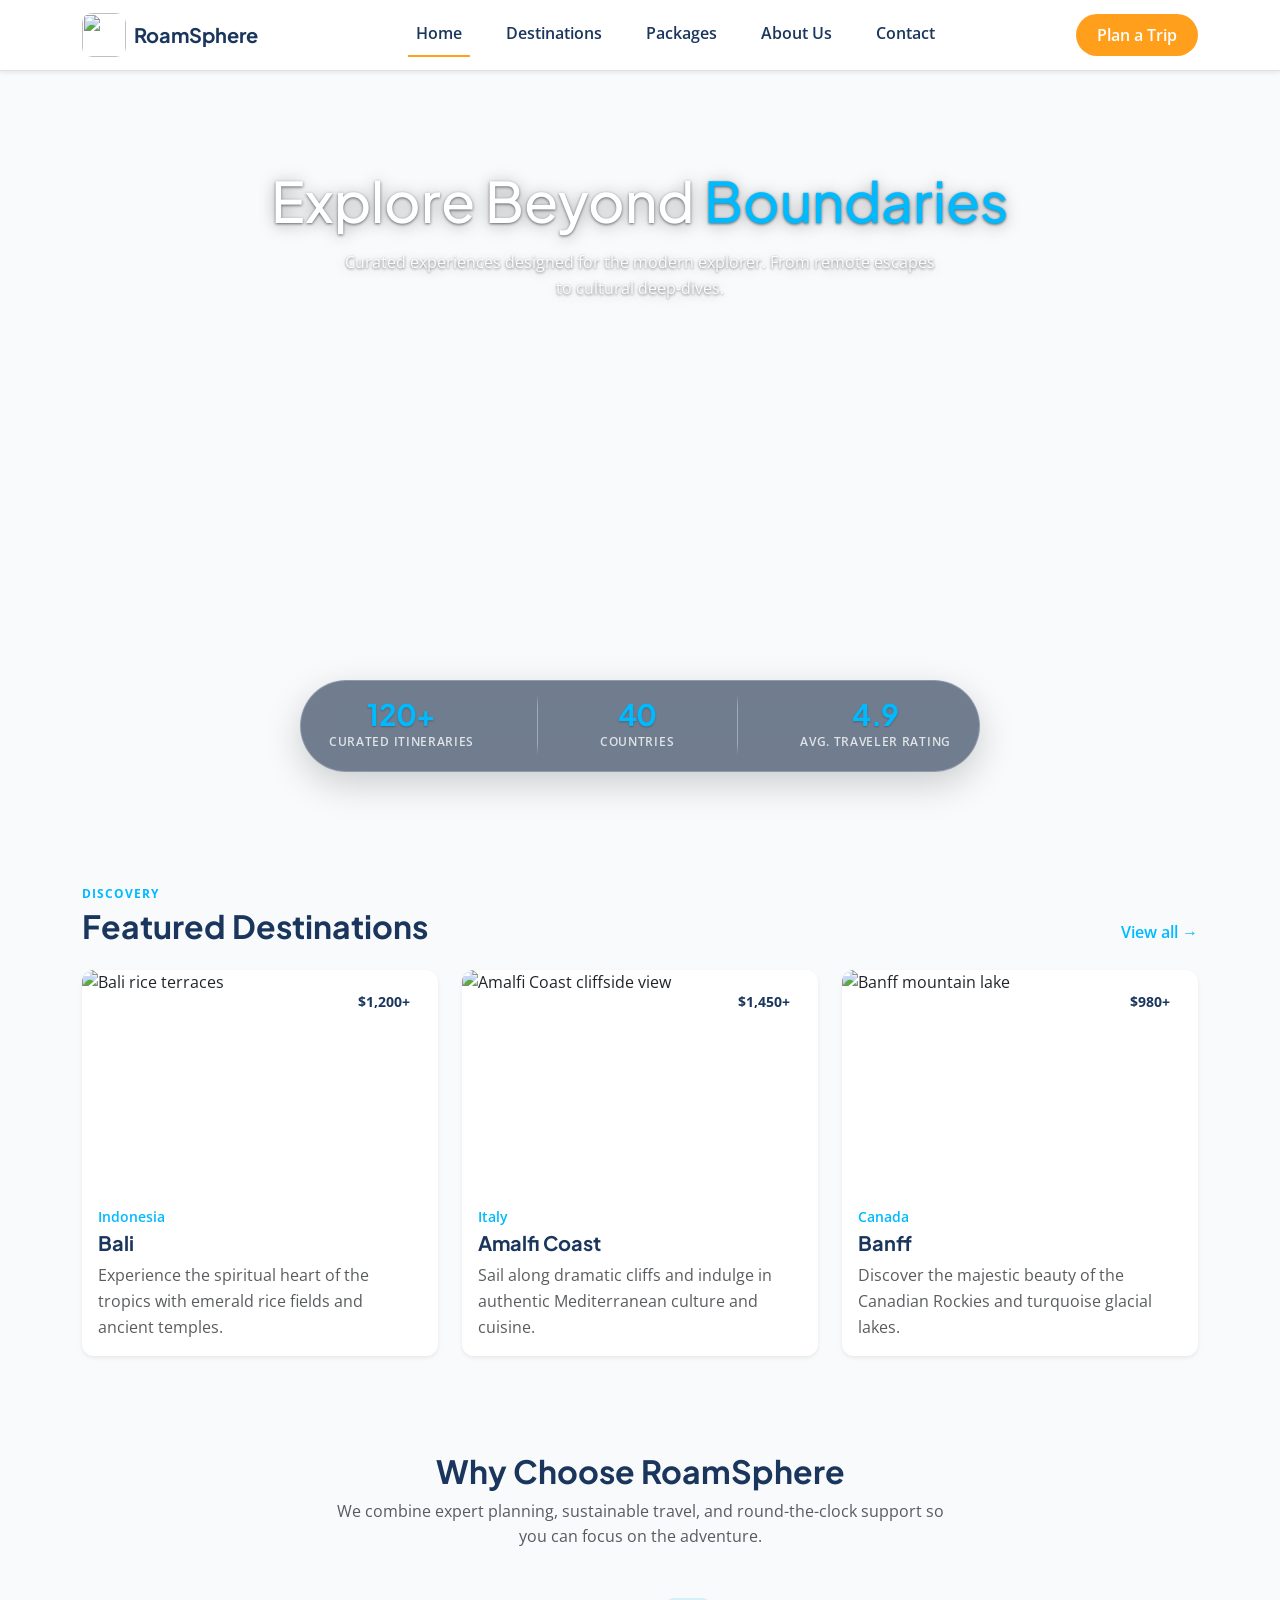
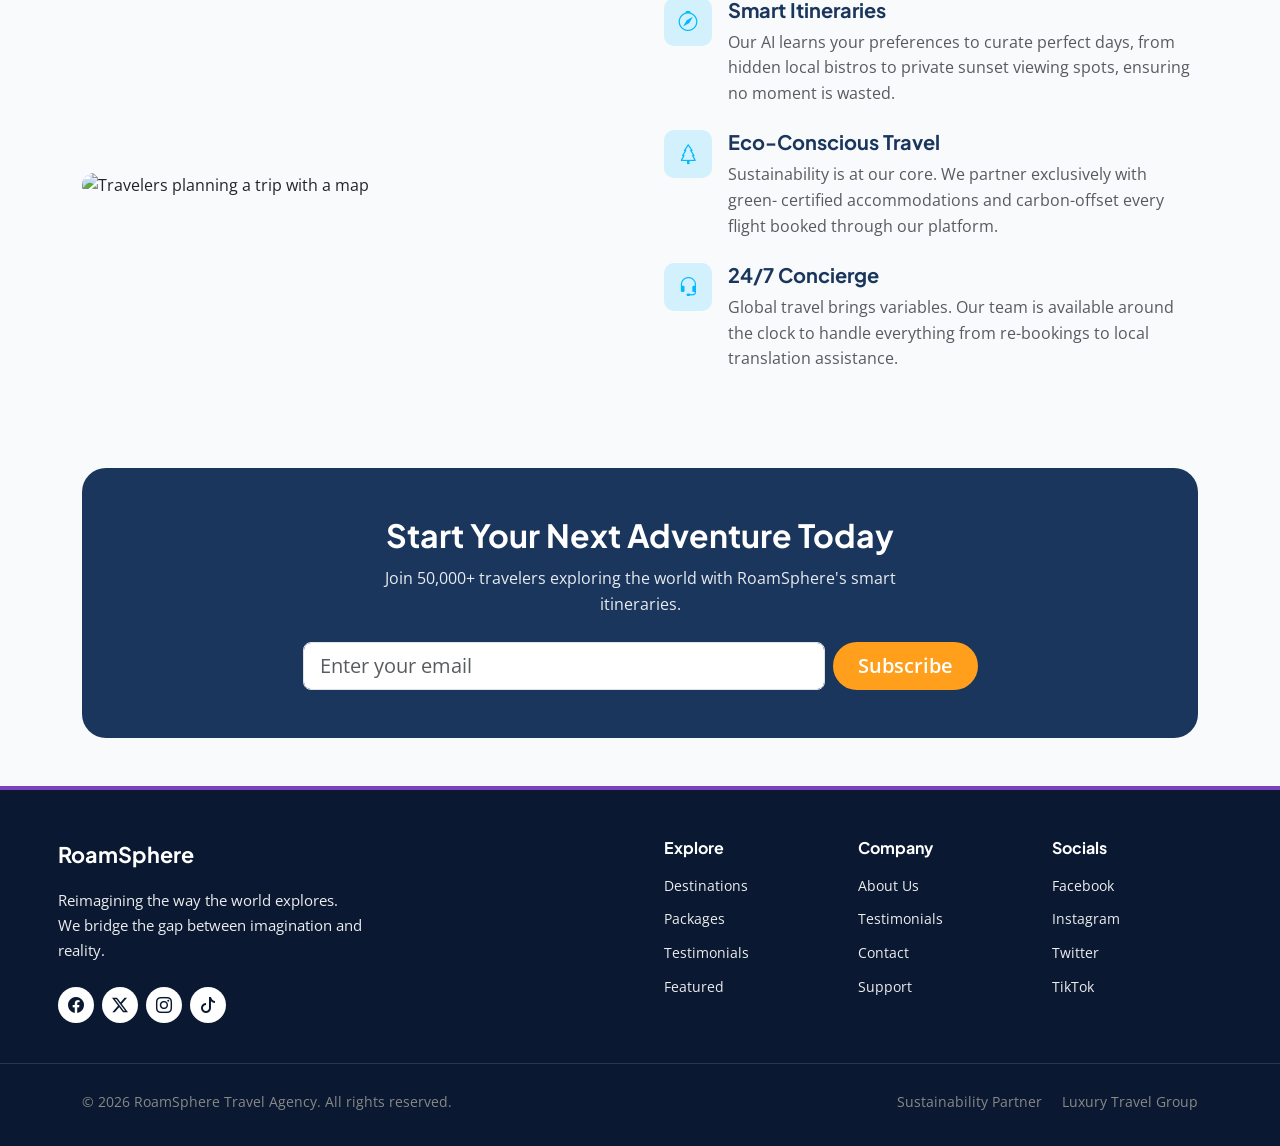
==== index.html @ e57dbbd7 "feat: add home, about, and contact pages with shared chrome" ====
<!DOCTYPE html>
<html lang="en">

<head>
    <meta charset="UTF-8" />
    <meta name="viewport" content="width=device-width, initial-scale=1.0" />
    <title>RoamSphere - Explore Beyond Boundaries</title>
    <link rel="preload" as="image" href="https://cdn.prod.website-files.com/65d562aec1adaa8cb59f2a23/686d480f4609456311b42188_mailchimp%20header%201%20(1300%20x%20700%20px).png" fetchpriority="high" />

    <link href="https://cdn.jsdelivr.net/npm/bootstrap@5.3.3/dist/css/bootstrap.min.css" rel="stylesheet" />
    <link rel="preconnect" href="https://fonts.googleapis.com" />
    <link rel="preconnect" href="https://fonts.gstatic.com" crossorigin />
    <link
        href="https://fonts.googleapis.com/css2?family=Open+Sans:wght@400;600&family=Plus+Jakarta+Sans:wght@600;700&display=swap"
        rel="stylesheet" />
    <link rel="stylesheet" href="https://cdn.jsdelivr.net/npm/bootstrap-icons@1.13.1/font/bootstrap-icons.min.css" />


    <link rel="stylesheet" href="css/styles.css" />

</head>

<body>
    <!-- Navigation -->
    <nav class="navbar navbar-expand-lg navbar-light bg-white shadow-sm sticky-top border-bottom">
        <div class="container">
            <a class="navbar-brand d-flex align-items-center gap-2 fw-bold text-start" href="index.html">
                <img fetchpriority="high" decoding="async" src="https://media.istockphoto.com/id/1192489303/vector/compass-rose-vector-logo-template-illustration-design-vector-eps-10.jpg?s=612x612&amp;w=0&amp;k=20&amp;c=90gnw64Ur4vn9JeZ6vjO-hispqNvIU1vKS76jVzscto="
                    alt="" class="navbar-logo" width="44" height="44" />
                <span class="navbar-brand-text">RoamSphere</span>
            </a>

            <button class="navbar-toggler ms-auto" type="button" data-bs-toggle="collapse" data-bs-target="#mainNav"
                aria-controls="mainNav" aria-expanded="false" aria-label="Toggle navigation">

                <span class="navbar-toggler-icon"></span>
            </button>

            <div class="collapse navbar-collapse" id="mainNav">
                <ul class="navbar-nav mx-auto mb-2 mb-lg-0">
                    <li class="nav-item">
                        <a class="nav-link active" href="index.html">Home</a>
                    </li>
                    <li class="nav-item">
                        <a class="nav-link" href="destinations.html">Destinations</a>
                    </li>
                    <li class="nav-item">
                        <a class="nav-link" href="packages.html">Packages</a>
                    </li>
                    <li class="nav-item">
                        <a class="nav-link" href="about.html">About Us</a>
                    </li>
                    <li class="nav-item">
                        <a class="nav-link" href="contact.html">Contact</a>
                    </li>
                </ul>
                <a class="btn btn-cta" href="contact.html#plan-trip">Plan a Trip</a>
            </div>
        </div>
    </nav>

    <!-- Hero -->
    <section class="hero hero--clear-overlay">
        <div class="hero-overlay">
            <div class="container text-center text-white hero-content">
                <h1 class="hero-title">
                    Explore Beyond <span class="text-sky">Boundaries</span>
                </h1>
                <p class="hero-subtitle">
                    Curated experiences designed for the modern explorer. From remote escapes
                    to cultural deep-dives.
                </p>
            </div>

            <div class="container hero-search-wrap">
                <div class="hero-stats">
                    <div class="hero-stats-track">
                        <div class="hero-stat">
                            <span class="hero-stat-value text-sky">120+</span>
                            <span class="hero-stat-label">Curated itineraries</span>
                        </div>
                        <span class="hero-stat-sep" aria-hidden="true"></span>
                        <div class="hero-stat">
                            <span class="hero-stat-value text-sky">40</span>
                            <span class="hero-stat-label">Countries</span>
                        </div>
                        <span class="hero-stat-sep" aria-hidden="true"></span>
                        <div class="hero-stat">
                            <span class="hero-stat-value text-sky">4.9</span>
                            <span class="hero-stat-label">Avg. traveler rating</span>
                        </div>
                    </div>
                </div>
            </div>
        </div>
    </section>

    <!-- Featured destinations -->
    <section id="featured" class="featured-destinations py-5">
        <div class="container">
            <div class="d-flex justify-content-between align-items-end mb-4">
                <div>
                    <p class="section-label mb-1">DISCOVERY</p>
                    <h2 class="section-title mb-0">Featured Destinations</h2>
                </div>
                <a href="destinations.html" class="view-all-link">View all &rarr;</a>
            </div>

            <div class="row g-4">
                <div class="col-md-4">
                    <article class="destination-card card h-100 border-0 shadow-sm">
                        <div class="destination-card-img-wrap">
                            <img loading="lazy" decoding="async" src="https://media.digitalnomads.world/wp-content/uploads/2021/01/20120709/bali-for-digital-nomads.jpg"
                                class="card-img-top" alt="Bali rice terraces" />
                            <span class="price-badge">$1,200+</span>
                        </div>
                        <div class="card-body">
                            <p class="destination-country mb-1">Indonesia</p>
                            <h3 class="destination-name h5">Bali</h3>
                            <p class="destination-desc text-muted mb-0">
                                Experience the spiritual heart of the tropics with emerald rice fields and ancient temples.
                            </p>
                        </div>
                    </article>
                </div>

                <div class="col-md-4">
                    <article class="destination-card card h-100 border-0 shadow-sm">
                        <div class="destination-card-img-wrap">
                            <img loading="lazy" decoding="async" src="https://www.royalcaribbean.com/media-assets/pmc/content/dam/shore-x/amalfi-coast-salerno-sno/es61-capri-on-your-own/stock-positano-amalfi-coast-campania-sorrento-italy-376017433.jpg?w=1920"
                                class="card-img-top" alt="Amalfi Coast cliffside view" />
                            <span class="price-badge">$1,450+</span>
                        </div>
                        <div class="card-body">
                            <p class="destination-country mb-1">Italy</p>
                            <h3 class="destination-name h5">Amalfi Coast</h3>
                            <p class="destination-desc text-muted mb-0">
                                Sail along dramatic cliffs and indulge in authentic Mediterranean culture and cuisine.
                            </p>
                        </div>
                    </article>
                </div>

                <div class="col-md-4">
                    <article class="destination-card card h-100 border-0 shadow-sm">
                        <div class="destination-card-img-wrap">
                            <img loading="lazy" decoding="async" src="https://banfflakelouise.bynder.com/m/2b29768bdd4be961/2000x1080_jpg-2024_LakeLouise_Canoe_ConorPhelan-4.jpg"
                                class="card-img-top" alt="Banff mountain lake" />
                            <span class="price-badge">$980+</span>
                        </div>
                        <div class="card-body">
                            <p class="destination-country mb-1">Canada</p>
                            <h3 class="destination-name h5">Banff</h3>
                            <p class="destination-desc text-muted mb-0">
                                Discover the majestic beauty of the Canadian Rockies and turquoise glacial lakes.
                            </p>
                        </div>
                    </article>
                </div>
            </div>
        </div>
    </section>

    <!-- Why choose us -->
    <section class="why-choose py-5">
        <div class="container">
            <div class="text-center mb-5">
                <h2 class="section-title">Why Choose RoamSphere</h2>
                <p class="text-muted mx-auto why-choose-intro">
                    We combine expert planning, sustainable travel, and round-the-clock support
                    so you can focus on the adventure.
                </p>
            </div>

            <div class="row align-items-center g-4 g-lg-5">
                <div class="col-lg-6">
                    <img loading="lazy" decoding="async" src="https://img.freepik.com/premium-photo/close-up-group-employees-working-new-commercial-project-photo-with-copy-space-elements-this-image-furnished-by-nasa_160672-18289.jpg"
                        class="why-choose-img img-fluid" alt="Travelers planning a trip with a map" />
                </div>

                <div class="col-lg-6">
                    <div class="feature-item d-flex gap-3 mb-4">
                        <div class="feature-icon">
                            <i class="bi bi-compass"></i>
                        </div>
                        <div>
                            <h3 class="h5 feature-title">Smart Itineraries</h3>
                            <p class="text-muted mb-0">
                                Our AI learns your preferences to curate perfect days, from hidden
                                local bistros to private sunset viewing spots, ensuring no moment
                                is wasted.
                            </p>
                        </div>
                    </div>

                    <div class="feature-item d-flex gap-3 mb-4">
                        <div class="feature-icon">
                            <i class="bi bi-tree"></i>
                        </div>
                        <div>
                            <h3 class="h5 feature-title">Eco-Conscious Travel</h3>
                            <p class="text-muted mb-0">
                                Sustainability is at our core. We partner exclusively with green-
                                certified accommodations and carbon-offset every flight booked
                                through our platform.
                            </p>
                        </div>
                    </div>

                    <div class="feature-item d-flex gap-3">
                        <div class="feature-icon">
                            <i class="bi bi-headset"></i>
                        </div>
                        <div>
                            <h3 class="h5 feature-title">24/7 Concierge</h3>
                            <p class="text-muted mb-0">
                                Global travel brings variables. Our team is available around the
                                clock to handle everything from re-bookings to local translation
                                assistance.
                            </p>
                        </div>
                    </div>
                </div>
            </div>
        </div>
    </section>

    <!-- Newsletter -->
    <section class="newsletter py-5">
        <div class="container">
            <div class="newsletter-box text-center text-white">
                <h2 class="newsletter-title">Start Your Next Adventure Today</h2>
                <p class="newsletter-text">
                    Join 50,000+ travelers exploring the world with RoamSphere's smart itineraries.
                </p>
                <form class="newsletter-form row g-2 justify-content-center">
                    <div class="col-md-6">
                        <label class="visually-hidden" for="newsletterEmail">Email</label>
                        <input type="email" id="newsletterEmail" name="email" class="form-control form-control-lg"
                            placeholder="Enter your email" autocomplete="email" required />
                    </div>
                    <div class="col-md-auto">
                        <button type="submit" class="btn btn-cta btn-lg px-4">Subscribe</button>
                    </div>
                </form>
            </div>
        </div>
    </section>

    <!-- Site footer -->
    <footer class="site-footer">
        <div class="container footer-inner">
            <div class="row g-4 g-lg-5 align-items-start footer-columns">
                <div class="col-lg-5 footer-brand-col text-start ps-0">
                    <a class="footer-brand fw-bold d-inline-block" href="index.html">RoamSphere</a>
                    <p class="footer-text mt-3 mb-4">
                        Reimagining the way the world explores.<br>We bridge the gap between imagination and reality.
                    </p>
                    <div class="footer-social d-flex gap-2 flex-wrap">
                        <a href="https://www.facebook.com/" target="_blank" rel="noopener noreferrer"
                            aria-label="Facebook"><i class="bi bi-facebook"></i></a>
                        <a href="https://x.com/" target="_blank" rel="noopener noreferrer" aria-label="Twitter"><i
                                class="bi bi-twitter-x"></i></a>
                        <a href="https://www.instagram.com/" target="_blank" rel="noopener noreferrer"
                            aria-label="Instagram"><i class="bi bi-instagram"></i></a>
                        <a href="https://www.tiktok.com/" target="_blank" rel="noopener noreferrer"
                            aria-label="TikTok"><i class="bi bi-tiktok"></i></a>
                    </div>
                </div>

                <div class="col-6 col-md-4 col-lg-2 offset-lg-1 footer-link-col">
                    <h4 class="footer-heading">Explore</h4>
                    <ul class="footer-links list-unstyled">
                        <li><a href="destinations.html">Destinations</a></li>
                        <li><a href="packages.html">Packages</a></li>
                        <li><a href="about.html#testimonials">Testimonials</a></li>
                        <li><a href="index.html#featured">Featured</a></li>
                    </ul>
                </div>

                <div class="col-6 col-md-4 col-lg-2 footer-link-col">
                    <h4 class="footer-heading">Company</h4>
                    <ul class="footer-links list-unstyled">
                        <li><a href="about.html">About Us</a></li>
                        <li><a href="about.html#testimonials">Testimonials</a></li>
                        <li><a href="contact.html">Contact</a></li>
                        <li><a href="contact.html#plan-trip">Support</a></li>
                    </ul>
                </div>

                <div class="col-6 col-md-4 col-lg-2 footer-link-col">
                    <h4 class="footer-heading">Socials</h4>
                    <ul class="footer-links list-unstyled">
                        <li><a href="https://www.facebook.com/" target="_blank" rel="noopener noreferrer">Facebook</a>
                        </li>
                        <li><a href="https://www.instagram.com/" target="_blank" rel="noopener noreferrer">Instagram</a>
                        </li>
                        <li><a href="https://x.com/" target="_blank" rel="noopener noreferrer">Twitter</a></li>
                        <li><a href="https://www.tiktok.com/" target="_blank" rel="noopener noreferrer">TikTok</a></li>
                    </ul>
                </div>
            </div>

            <div class="footer-bottom-bar">
                <p class="footer-copyright mb-0">&copy; 2026 RoamSphere Travel Agency. All rights reserved.</p>
                <div class="footer-bottom-links">
                    <a href="about.html">Sustainability Partner</a>
                    <a href="packages.html">Luxury Travel Group</a>
                </div>
            </div>
        </div>
    </footer>

    <script src="https://cdn.jsdelivr.net/npm/bootstrap@5.3.3/dist/js/bootstrap.bundle.min.js"></script>
    <script src="js/main.js"></script>
</body>

</html>
---- css/styles.css ----
/* Design tokens */
:root {
    --primary: #1a365d;
    --secondary: #00baff;
    --tertiary: #ff9f1c;
    --neutral: #f8fafc;
    --text-muted: #64748b;
    --radius: 12px;
    --shadow: 0 4px 20px rgba(26, 54, 93, 0.08);
}

/* Base */
body {
    font-family: "Open Sans", sans-serif;
    background-color: var(--neutral);
    line-height: 1.6;
}

h1,
h2,
h3 {
    font-family: "Plus Jakarta Sans", sans-serif;
    color: var(--primary);
}

/* Navbar */
.navbar > .container {
    justify-content: flex-start !important;
}

.navbar-brand {
    font-family: "Plus Jakarta Sans", sans-serif;
    color: var(--primary) !important;
    text-align: left;
    justify-content: flex-start;
    margin-left: 0 !important;
    margin-right: 1rem !important;
    flex-shrink: 0;
}

@media (min-width: 992px) {
    #mainNav.navbar-collapse {
        flex-grow: 1;
    }

    #mainNav .navbar-nav {
        column-gap: 1.75rem;
    }

    .nav-link.active {
        border-bottom: 2px solid var(--tertiary);
    }
}

.navbar .navbar-toggler {
    margin-left: auto;
}

.navbar-logo {
    flex-shrink: 0;
    width: 44px;
    height: 44px;
    object-fit: contain;
    border-radius: 10px;
}

.navbar-brand-text {
    line-height: 1.1;
}

.nav-link {
    color: var(--primary) !important;
    font-weight: 600;
}

@media (max-width: 991.98px) {
    .nav-link.active {
        border-bottom: none !important;
        color: var(--tertiary) !important;
        background-color: rgba(255, 159, 28, 0.14);
        border-radius: 10px;
    }

    #mainNav {
        padding-top: 0.5rem;
        padding-bottom: 1rem;
    }

    #mainNav .navbar-nav {
        margin-left: 0 !important;
        margin-right: 0 !important;
        width: 100%;
        gap: 0.15rem;
    }

    #mainNav .nav-item {
        width: 100%;
    }

    #mainNav .nav-link {
        padding: 0.65rem 0.9rem;
        border-radius: 10px;
    }

    #mainNav .btn-cta {
        margin-top: 0.75rem;
        width: 100%;
        text-align: center;
        align-self: stretch;
    }
}

.navbar.sticky-top {
    z-index: 1030;
}

/* Buttons */
.btn-cta {
    background-color: var(--tertiary);
    color: #fff;
    border-radius: 999px;
    padding: 0.5rem 1.25rem;
    font-weight: 600;
    text-decoration: none;
}

.btn-cta:hover {
    background-color: #e88a0a;
    color: #fff;
}

.btn-outline-primary {
    border-color: var(--primary);
    color: var(--primary);
    border-radius: 999px;
    font-weight: 600;
}

.btn-outline-primary:hover {
    background: var(--primary);
    color: #fff;
}

/* Hero */
.hero {
    min-height: 85vh;
    background: url("https://cdn.prod.website-files.com/65d562aec1adaa8cb59f2a23/686d480f4609456311b42188_mailchimp%20header%201%20(1300%20x%20700%20px).png") center/cover no-repeat;
}

.hero-overlay {
    min-height: 85vh;
    min-width: 0;
    width: 100%;
    background: rgba(26, 54, 93, 0.45);
    display: flex;
    flex-direction: column;
    justify-content: center;
    padding-bottom: 4rem;
}

.hero--clear-overlay .hero-overlay {
    background: transparent;
}

.hero--clear-overlay .hero-title,
.hero--clear-overlay .hero-subtitle {
    text-shadow: 0 1px 3px rgba(0, 0, 0, 0.55), 0 2px 16px rgba(0, 0, 0, 0.35);
}

.hero-content {
    padding-top: 6rem;
    padding-bottom: 2rem;
}

.hero-title {
    font-size: clamp(2rem, 5vw, 3.5rem);
    color: #fff;
}

.text-sky {
    color: var(--secondary);
}

.hero-subtitle {
    max-width: 600px;
    margin: 1rem auto 0;
    opacity: 0.95;
    color: rgba(255, 255, 255, 0.95);
}

.hero-search-wrap {
    margin-top: auto;
    min-width: 0;
    width: 100%;
}

.hero-overlay > .container {
    min-width: 0;
}

.hero-search {
    border-radius: 999px;
    padding: 1rem 1.25rem;
    border: none;
}

@media (max-width: 767.98px) {
    .hero-search {
        border-radius: var(--radius);
    }

    .hero-search-field.border-start {
        border-left: none !important;
        border-top: 1px solid rgba(0, 0, 0, 0.08);
        padding-top: 1rem;
    }
}

.hero-search-field {
    display: flex;
    align-items: center;
    gap: 0.75rem;
    padding: 0.5rem 1rem;
}

.hero-search-field i {
    color: var(--tertiary);
    font-size: 1.25rem;
}

.hero-search-field small {
    display: block;
    color: var(--text-muted);
    font-weight: 600;
}

.hero-stats {
    width: 100%;
    max-width: 680px;
    margin-left: auto;
    margin-right: auto;
    padding: 0.85rem 1.25rem 0.95rem;
    box-sizing: border-box;
    border-radius: 999px;
    background: rgba(15, 35, 65, 0.58);
    backdrop-filter: blur(14px);
    -webkit-backdrop-filter: blur(14px);
    border: 1px solid rgba(255, 255, 255, 0.22);
    box-shadow: 0 12px 40px rgba(0, 0, 0, 0.2);
}

.hero--clear-overlay .hero-stats {
    box-shadow: 0 12px 36px rgba(0, 0, 0, 0.18);
}

.hero-stats-track {
    display: flex;
    flex-direction: column;
    align-items: stretch;
    gap: 0.75rem;
    text-align: center;
    min-width: 0;
    width: 100%;
}

@media (min-width: 768px) {
    .hero-stats-track {
        flex-direction: row;
        align-items: center;
        justify-content: space-between;
        gap: 0.5rem;
        text-align: center;
    }
}

.hero-stat {
    display: flex;
    flex-direction: column;
    align-items: center;
    justify-content: center;
    gap: 0.15rem;
    padding: 0.25rem 0.5rem;
    min-width: 0;
    max-width: 100%;
}

.hero-stat-sep {
    display: none;
    width: 1px;
    align-self: stretch;
    min-height: 2.25rem;
    margin: 0 0.25rem;
    background: linear-gradient(
        180deg,
        transparent,
        rgba(255, 255, 255, 0.35) 20%,
        rgba(255, 255, 255, 0.35) 80%,
        transparent
    );
    flex-shrink: 0;
}

@media (min-width: 768px) {
    .hero-stat-sep {
        display: block;
    }

    .hero-stat {
        border-bottom: none !important;
        padding-bottom: 0.25rem;
    }
}

.hero-stat-value {
    font-family: "Plus Jakarta Sans", sans-serif;
    font-size: clamp(1.35rem, 3.8vw, 1.85rem);
    font-weight: 700;
    line-height: 1.1;
    letter-spacing: -0.02em;
    text-shadow: 0 1px 2px rgba(0, 0, 0, 0.25);
}

.hero-stat-label {
    font-size: 0.72rem;
    font-weight: 600;
    letter-spacing: 0.06em;
    text-transform: uppercase;
    color: rgba(255, 255, 255, 0.78);
}

@media (max-width: 767.98px) {
    .hero-stats {
        border-radius: var(--radius);
        padding: 0.65rem 0.75rem 0.75rem;
        max-width: none;
    }

    .hero-stats-track {
        gap: 0.5rem;
    }

    .hero-stat:not(:last-child) {
        padding-bottom: 0.65rem;
        border-bottom: 1px solid rgba(255, 255, 255, 0.12);
    }

    .hero-stat:last-child {
        padding-bottom: 0;
        border-bottom: none;
    }

    .hero-stat-value {
        font-size: 1.35rem;
    }

    .hero-stat-label {
        font-size: 0.65rem;
        letter-spacing: 0.04em;
        line-height: 1.35;
        max-width: 16rem;
        margin-left: auto;
        margin-right: auto;
    }
}

/* Section headings */
.section-label {
    color: var(--secondary);
    font-weight: 700;
    font-size: 0.75rem;
    letter-spacing: 0.08em;
}

.section-title {
    color: var(--primary);
    font-family: "Plus Jakarta Sans", sans-serif;
    font-weight: 700;
}

.view-all-link {
    color: var(--secondary);
    font-weight: 600;
    text-decoration: none;
}

.view-all-link:hover {
    text-decoration: underline;
}

/* Cards */
.destination-card {
    border-radius: var(--radius);
    overflow: hidden;
}

.package-card {
    border-radius: var(--radius);
    overflow: hidden;
}

.destination-card-img-wrap {
    position: relative;
    overflow: hidden;
}

.destination-card img,
.package-card img {
    width: 100%;
    height: 220px;
    object-fit: cover;
    display: block;
}

.package-card .destination-card-img-wrap img {
    object-position: 50% 0;
}

.price-badge {
    position: absolute;
    top: 1rem;
    right: 1rem;
    background: rgba(255, 255, 255, 0.95);
    color: var(--primary);
    font-weight: 700;
    font-size: 0.85rem;
    padding: 0.35rem 0.75rem;
    border-radius: 999px;
}

.destination-country {
    color: var(--secondary);
    font-weight: 600;
    font-size: 0.85rem;
}

.destination-name {
    color: var(--primary);
    font-family: "Plus Jakarta Sans", sans-serif;
    font-weight: 700;
}

.package-price {
    color: var(--secondary);
    font-weight: 700;
    font-size: 0.9rem;
    white-space: nowrap;
}

/* Why choose us */
.why-choose-intro {
    max-width: 620px;
}

.why-choose-img {
    border-radius: var(--radius);
    width: 100%;
    max-height: 420px;
    object-fit: cover;
}

.feature-icon {
    width: 48px;
    height: 48px;
    min-width: 48px;
    background: rgba(0, 186, 255, 0.15);
    color: var(--secondary);
    border-radius: 10px;
    display: flex;
    align-items: center;
    justify-content: center;
    font-size: 1.25rem;
}

.feature-title {
    color: var(--primary);
    font-family: "Plus Jakarta Sans", sans-serif;
    font-weight: 700;
}

/* Newsletter */
.newsletter-box {
    background: var(--primary);
    border-radius: calc(var(--radius) * 2);
    padding: 3rem 2rem;
}

.newsletter-title {
    color: #fff;
    font-family: "Plus Jakarta Sans", sans-serif;
    font-weight: 700;
}

.newsletter-text {
    max-width: 560px;
    margin: 0.75rem auto 1.5rem;
    opacity: 0.9;
}

/* Footer */
.site-footer {
    background: #0a1931;
    color: #fff;
    border-top: 4px solid #7b42bc;
    padding-top: 3rem;
    padding-bottom: 2rem;
    overflow-x: hidden;
}

.footer-inner {
    max-width: 1140px;
}

.footer-columns {
    padding-bottom: 0.5rem;
}

.footer-brand-col {
    text-align: left;
}

.footer-brand-col .footer-brand {
    text-align: left;
}

.footer-brand-col .footer-social {
    justify-content: flex-start;
}

.footer-link-col {
    text-align: left;
}

.footer-brand,
.footer-heading {
    font-family: "Plus Jakarta Sans", sans-serif;
    color: #fff;
    text-decoration: none;
    font-size: 1.35rem;
}

.footer-heading {
    font-size: 1rem;
    margin-bottom: 1rem;
    font-weight: 700;
}

.footer-text {
    color: rgba(255, 255, 255, 0.92);
    text-decoration: none;
    max-width: 22rem;
    font-size: 0.95rem;
    line-height: 1.65;
}

.footer-links {
    margin: 0;
}

.footer-links li {
    margin-bottom: 0.5rem;
}

.footer-links a {
    color: rgba(255, 255, 255, 0.92);
    text-decoration: none;
    font-size: 0.9rem;
}

.footer-links a:hover {
    color: #fff;
    text-decoration: underline;
}

.footer-social a {
    width: 36px;
    height: 36px;
    border-radius: 50%;
    background: #fff;
    color: #0a1931;
    display: inline-flex;
    align-items: center;
    justify-content: center;
    text-decoration: none;
    font-size: 1rem;
    transition: background 0.2s ease, transform 0.2s ease;
}

.footer-social a:hover {
    background: #e2e8f0;
    color: #0a1931;
    transform: translateY(-2px);
}

.footer-bottom-bar {
    display: flex;
    flex-direction: column;
    gap: 1rem;
    padding-top: 1.75rem;
    margin-top: 2rem;
    border-top: none;
    position: relative;
}

.footer-bottom-bar::before {
    content: "";
    position: absolute;
    top: 0;
    left: 50%;
    transform: translateX(-50%);
    width: 100vw;
    height: 1px;
    background: rgba(255, 255, 255, 0.12);
}

@media (min-width: 768px) {
    .footer-bottom-bar {
        flex-direction: row;
        justify-content: space-between;
        align-items: center;
    }
}

.footer-copyright {
    color: #888;
    font-size: 0.875rem;
}

.footer-bottom-links {
    display: flex;
    flex-wrap: wrap;
    gap: 1.25rem;
}

.footer-bottom-links a {
    color: #888;
    font-size: 0.875rem;
    text-decoration: none;
}

.footer-bottom-links a:hover {
    color: #fff;
}

/* Page anchors */
#featured,
#testimonials,
#plan-trip {
    scroll-margin-top: 5.5rem;
}

/* Destinations page */
.hero-beach {
    background-image: url("https://a.loveholidays.com/media-library/~production/95e6cc960fac6603de4702d0ae6cbaac9612fcd1-6678x4253.jpg?width=1200&height=630&fit=crop");
}

.filter-btn {
    border: 1px solid rgba(26, 54, 93, 0.12);
    background: rgba(255, 255, 255, 0.95);
    color: var(--primary);
    font-weight: 600;
    padding: 0.5rem 1.15rem;
    border-radius: 999px;
    transition: background 0.2s ease, color 0.2s ease, box-shadow 0.2s ease, transform 0.15s ease;
}

.filter-btn:hover {
    background: #fff;
    box-shadow: 0 4px 14px rgba(26, 54, 93, 0.12);
    transform: translateY(-1px);
}

.filter-btn.active {
    background: var(--primary);
    color: #fff;
    border-color: var(--primary);
    box-shadow: 0 4px 16px rgba(26, 54, 93, 0.35);
}

/* Packages page */
.hero-packages {
    background-image: url("https://10wallpaper.com/wallpaper/2560x1920/2501/Autumn_Italy_Dolomites_Valley_Lake_Gold_Forest_5K_2560x1920.jpg");
    background-position: center top;
    background-size: cover;
    background-repeat: no-repeat;
}

/* About page */
.hero-about {
    background-image: url("https://images.squarespace-cdn.com/content/v1/6074a89f51f185176ab9632f/2be9595b-4a8f-4713-b551-02a7278ab94f/Mountain+Views.jpeg");
}

.hero-tag {
    color: var(--secondary);
    font-weight: 700;
    letter-spacing: 0.12em;
    font-size: 0.75rem;
}

.text-tertiary {
    color: var(--tertiary) !important;
}

.stat-number {
    font-family: "Plus Jakarta Sans", sans-serif;
    font-size: 2rem;
    font-weight: 700;
}

.value-card-dark {
    background: var(--primary);
}

.value-card-outline {
    border: 2px solid rgba(0, 186, 255, 0.35);
    background: #fff;
}

.core-values .value-card-outline {
    border: 1px solid #e2e8f0;
    background: #fff;
}

.value-card-teal {
    background: #0d9488;
}

.value-card-orange {
    background: #ea580c;
}

/* Core values bento grid (about) */
.core-values-bento > [class*="col-"] {
    display: flex;
}

.core-values-bento .value-card {
    width: 100%;
}

.value-card-bento-wide {
    position: relative;
}

.value-card-accent-box {
    display: flex;
    align-items: center;
    justify-content: center;
    width: 4.25rem;
    height: 4.25rem;
    border-radius: 0.75rem;
    background: rgba(255, 255, 255, 0.22);
    color: #fff;
}

/* Core values */
.core-values .value-card.text-white h3 {
    color: #fff;
}

.core-values .value-card.text-white .bi {
    color: rgba(255, 255, 255, 0.98) !important;
}

.value-icon-heart-handshake {
    display: block;
    width: 1.75rem;
    height: 1.75rem;
    flex-shrink: 0;
    color: rgba(255, 255, 255, 0.98);
}

/* Contact page */
.hero-contact {
    min-height: 60vh;
    background: url("https://adhddirect.co.uk/wp-content/uploads/2024/05/adhd-direct-travellers-guide-traveling-with-adhd.jpg") center/cover no-repeat;
}

.hero-overlay-light {
    min-height: 40vh;
    background: transparent;
}

.contact-intro-text {
    max-width: 560px;
}

.btn-send {
    background-color: var(--secondary);
    color: #fff;
    font-weight: 600;
    border: none;
    border-radius: 999px;
    padding: 0.6rem 1.75rem;
}

.btn-send:hover {
    background-color: #0099cc;
    color: #fff;
}

.contact-info-card {
    background: #fff;
    border-radius: var(--radius);
    padding: 1.25rem;
    box-shadow: var(--shadow);
}

.contact-icon {
    width: 48px;
    height: 48px;
    border-radius: 50%;
    background: rgba(0, 186, 255, 0.15);
    color: var(--secondary);
    display: flex;
    align-items: center;
    justify-content: center;
    font-size: 1.25rem;
    flex-shrink: 0;
}

.travel-guide-banner {
    background: var(--primary);
}

.btn-download-guide {
    background-color: var(--secondary);
    color: #fff;
    font-weight: 600;
    border: none;
    border-radius: 999px;
    padding: 0.6rem 1.5rem;
}

.btn-download-guide:hover {
    background-color: #0099cc;
    color: #fff;
}

.contact-main a[href^="mailto:"],
.contact-main a[href^="tel:"] {
    color: inherit;
    text-decoration: none;
}

.contact-main a[href^="mailto:"]:hover,
.contact-main a[href^="tel:"]:hover {
    color: var(--secondary);
}
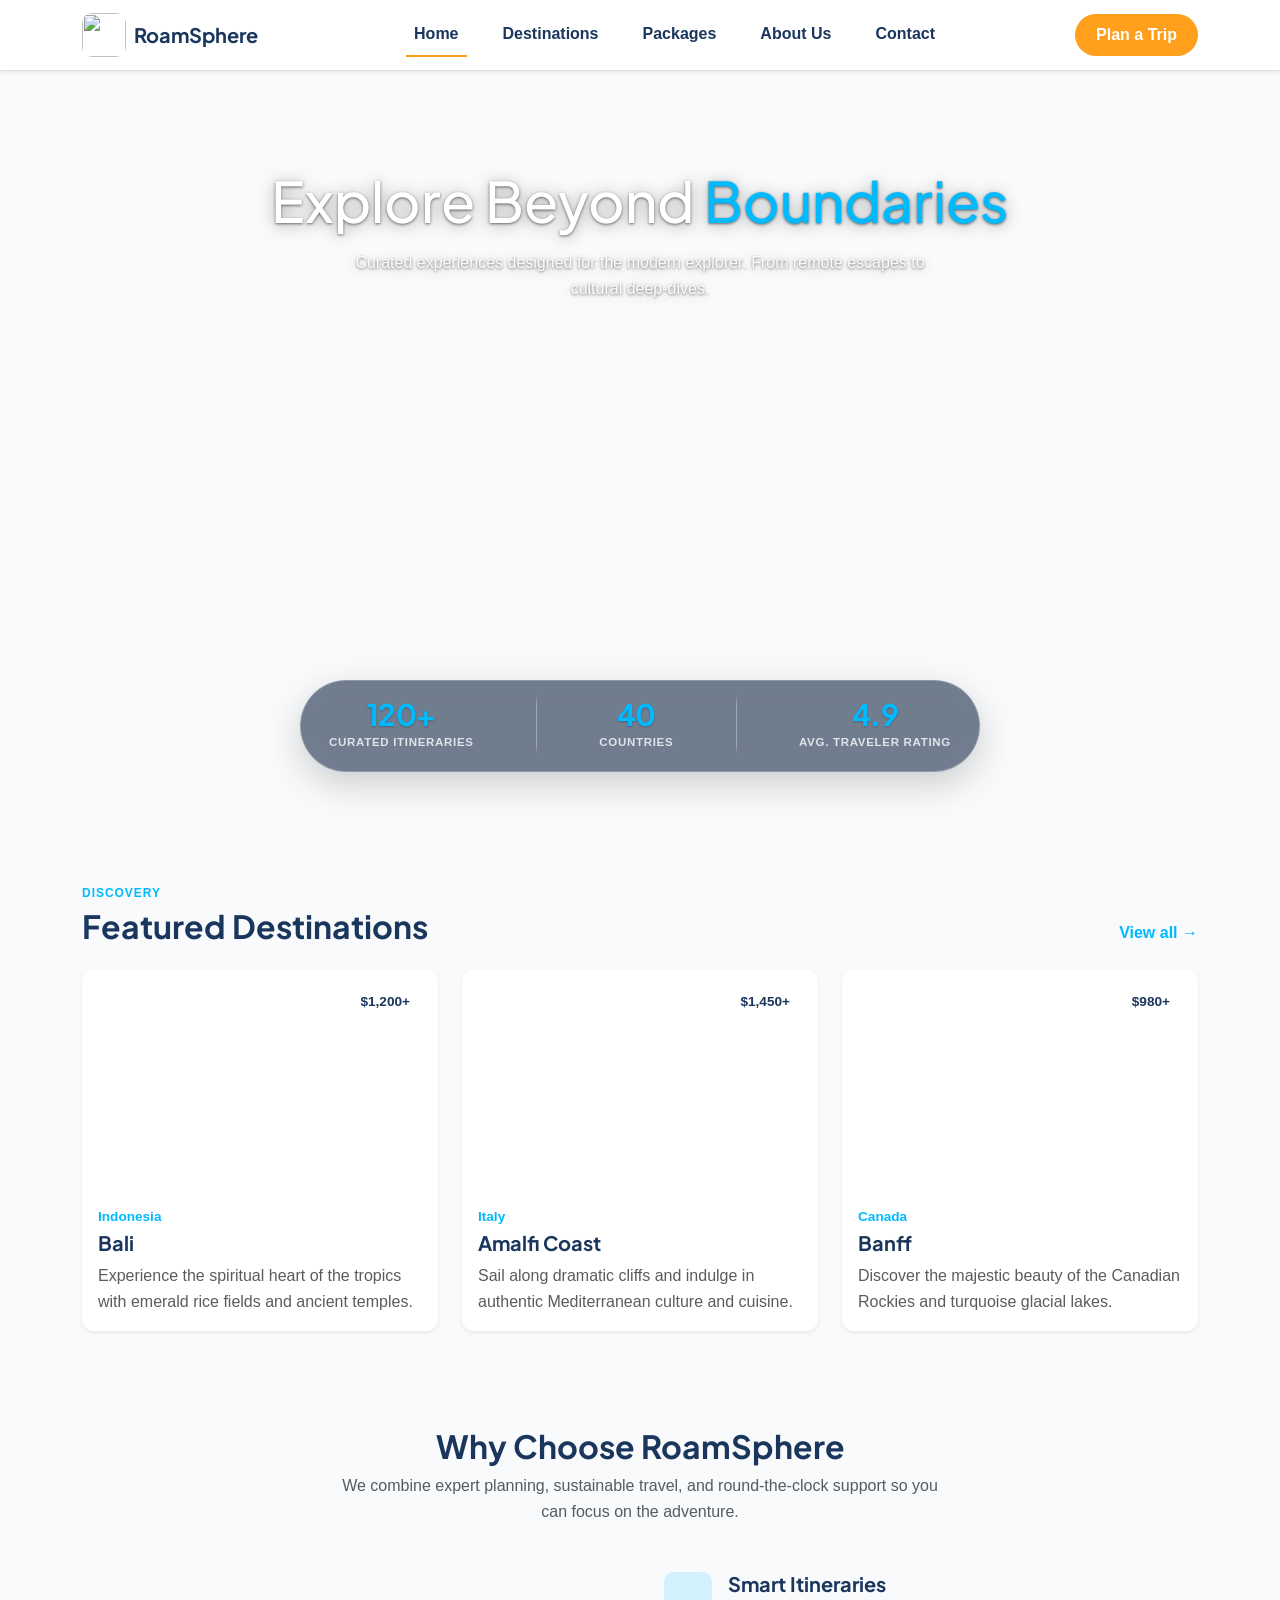
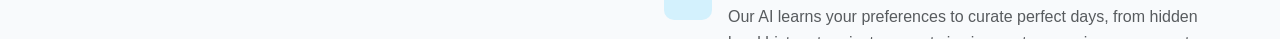
==== commit 8b63e950: "Restructure project" ====
--- a/index.html
+++ b/index.html
@@ -4,315 +4,13 @@
 <head>
     <meta charset="UTF-8" />
     <meta name="viewport" content="width=device-width, initial-scale=1.0" />
-    <title>RoamSphere - Explore Beyond Boundaries</title>
-    <link rel="preload" as="image" href="https://cdn.prod.website-files.com/65d562aec1adaa8cb59f2a23/686d480f4609456311b42188_mailchimp%20header%201%20(1300%20x%20700%20px).png" fetchpriority="high" />
-
-    <link href="https://cdn.jsdelivr.net/npm/bootstrap@5.3.3/dist/css/bootstrap.min.css" rel="stylesheet" />
-    <link rel="preconnect" href="https://fonts.googleapis.com" />
-    <link rel="preconnect" href="https://fonts.gstatic.com" crossorigin />
-    <link
-        href="https://fonts.googleapis.com/css2?family=Open+Sans:wght@400;600&family=Plus+Jakarta+Sans:wght@600;700&display=swap"
-        rel="stylesheet" />
-    <link rel="stylesheet" href="https://cdn.jsdelivr.net/npm/bootstrap-icons@1.13.1/font/bootstrap-icons.min.css" />
-
-
-    <link rel="stylesheet" href="css/styles.css" />
-
+    <title>RoamSphere</title>
+    <meta http-equiv="refresh" content="0; url=pages/index.html" />
+    <link rel="canonical" href="pages/index.html" />
 </head>
 
 <body>
-    <!-- Navigation -->
-    <nav class="navbar navbar-expand-lg navbar-light bg-white shadow-sm sticky-top border-bottom">
-        <div class="container">
-            <a class="navbar-brand d-flex align-items-center gap-2 fw-bold text-start" href="index.html">
-                <img fetchpriority="high" decoding="async" src="https://media.istockphoto.com/id/1192489303/vector/compass-rose-vector-logo-template-illustration-design-vector-eps-10.jpg?s=612x612&amp;w=0&amp;k=20&amp;c=90gnw64Ur4vn9JeZ6vjO-hispqNvIU1vKS76jVzscto="
-                    alt="" class="navbar-logo" width="44" height="44" />
-                <span class="navbar-brand-text">RoamSphere</span>
-            </a>
-
-            <button class="navbar-toggler ms-auto" type="button" data-bs-toggle="collapse" data-bs-target="#mainNav"
-                aria-controls="mainNav" aria-expanded="false" aria-label="Toggle navigation">
-
-                <span class="navbar-toggler-icon"></span>
-            </button>
-
-            <div class="collapse navbar-collapse" id="mainNav">
-                <ul class="navbar-nav mx-auto mb-2 mb-lg-0">
-                    <li class="nav-item">
-                        <a class="nav-link active" href="index.html">Home</a>
-                    </li>
-                    <li class="nav-item">
-                        <a class="nav-link" href="destinations.html">Destinations</a>
-                    </li>
-                    <li class="nav-item">
-                        <a class="nav-link" href="packages.html">Packages</a>
-                    </li>
-                    <li class="nav-item">
-                        <a class="nav-link" href="about.html">About Us</a>
-                    </li>
-                    <li class="nav-item">
-                        <a class="nav-link" href="contact.html">Contact</a>
-                    </li>
-                </ul>
-                <a class="btn btn-cta" href="contact.html#plan-trip">Plan a Trip</a>
-            </div>
-        </div>
-    </nav>
-
-    <!-- Hero -->
-    <section class="hero hero--clear-overlay">
-        <div class="hero-overlay">
-            <div class="container text-center text-white hero-content">
-                <h1 class="hero-title">
-                    Explore Beyond <span class="text-sky">Boundaries</span>
-                </h1>
-                <p class="hero-subtitle">
-                    Curated experiences designed for the modern explorer. From remote escapes
-                    to cultural deep-dives.
-                </p>
-            </div>
-
-            <div class="container hero-search-wrap">
-                <div class="hero-stats">
-                    <div class="hero-stats-track">
-                        <div class="hero-stat">
-                            <span class="hero-stat-value text-sky">120+</span>
-                            <span class="hero-stat-label">Curated itineraries</span>
-                        </div>
-                        <span class="hero-stat-sep" aria-hidden="true"></span>
-                        <div class="hero-stat">
-                            <span class="hero-stat-value text-sky">40</span>
-                            <span class="hero-stat-label">Countries</span>
-                        </div>
-                        <span class="hero-stat-sep" aria-hidden="true"></span>
-                        <div class="hero-stat">
-                            <span class="hero-stat-value text-sky">4.9</span>
-                            <span class="hero-stat-label">Avg. traveler rating</span>
-                        </div>
-                    </div>
-                </div>
-            </div>
-        </div>
-    </section>
-
-    <!-- Featured destinations -->
-    <section id="featured" class="featured-destinations py-5">
-        <div class="container">
-            <div class="d-flex justify-content-between align-items-end mb-4">
-                <div>
-                    <p class="section-label mb-1">DISCOVERY</p>
-                    <h2 class="section-title mb-0">Featured Destinations</h2>
-                </div>
-                <a href="destinations.html" class="view-all-link">View all &rarr;</a>
-            </div>
-
-            <div class="row g-4">
-                <div class="col-md-4">
-                    <article class="destination-card card h-100 border-0 shadow-sm">
-                        <div class="destination-card-img-wrap">
-                            <img loading="lazy" decoding="async" src="https://media.digitalnomads.world/wp-content/uploads/2021/01/20120709/bali-for-digital-nomads.jpg"
-                                class="card-img-top" alt="Bali rice terraces" />
-                            <span class="price-badge">$1,200+</span>
-                        </div>
-                        <div class="card-body">
-                            <p class="destination-country mb-1">Indonesia</p>
-                            <h3 class="destination-name h5">Bali</h3>
-                            <p class="destination-desc text-muted mb-0">
-                                Experience the spiritual heart of the tropics with emerald rice fields and ancient temples.
-                            </p>
-                        </div>
-                    </article>
-                </div>
-
-                <div class="col-md-4">
-                    <article class="destination-card card h-100 border-0 shadow-sm">
-                        <div class="destination-card-img-wrap">
-                            <img loading="lazy" decoding="async" src="https://www.royalcaribbean.com/media-assets/pmc/content/dam/shore-x/amalfi-coast-salerno-sno/es61-capri-on-your-own/stock-positano-amalfi-coast-campania-sorrento-italy-376017433.jpg?w=1920"
-                                class="card-img-top" alt="Amalfi Coast cliffside view" />
-                            <span class="price-badge">$1,450+</span>
-                        </div>
-                        <div class="card-body">
-                            <p class="destination-country mb-1">Italy</p>
-                            <h3 class="destination-name h5">Amalfi Coast</h3>
-                            <p class="destination-desc text-muted mb-0">
-                                Sail along dramatic cliffs and indulge in authentic Mediterranean culture and cuisine.
-                            </p>
-                        </div>
-                    </article>
-                </div>
-
-                <div class="col-md-4">
-                    <article class="destination-card card h-100 border-0 shadow-sm">
-                        <div class="destination-card-img-wrap">
-                            <img loading="lazy" decoding="async" src="https://banfflakelouise.bynder.com/m/2b29768bdd4be961/2000x1080_jpg-2024_LakeLouise_Canoe_ConorPhelan-4.jpg"
-                                class="card-img-top" alt="Banff mountain lake" />
-                            <span class="price-badge">$980+</span>
-                        </div>
-                        <div class="card-body">
-                            <p class="destination-country mb-1">Canada</p>
-                            <h3 class="destination-name h5">Banff</h3>
-                            <p class="destination-desc text-muted mb-0">
-                                Discover the majestic beauty of the Canadian Rockies and turquoise glacial lakes.
-                            </p>
-                        </div>
-                    </article>
-                </div>
-            </div>
-        </div>
-    </section>
-
-    <!-- Why choose us -->
-    <section class="why-choose py-5">
-        <div class="container">
-            <div class="text-center mb-5">
-                <h2 class="section-title">Why Choose RoamSphere</h2>
-                <p class="text-muted mx-auto why-choose-intro">
-                    We combine expert planning, sustainable travel, and round-the-clock support
-                    so you can focus on the adventure.
-                </p>
-            </div>
-
-            <div class="row align-items-center g-4 g-lg-5">
-                <div class="col-lg-6">
-                    <img loading="lazy" decoding="async" src="https://img.freepik.com/premium-photo/close-up-group-employees-working-new-commercial-project-photo-with-copy-space-elements-this-image-furnished-by-nasa_160672-18289.jpg"
-                        class="why-choose-img img-fluid" alt="Travelers planning a trip with a map" />
-                </div>
-
-                <div class="col-lg-6">
-                    <div class="feature-item d-flex gap-3 mb-4">
-                        <div class="feature-icon">
-                            <i class="bi bi-compass"></i>
-                        </div>
-                        <div>
-                            <h3 class="h5 feature-title">Smart Itineraries</h3>
-                            <p class="text-muted mb-0">
-                                Our AI learns your preferences to curate perfect days, from hidden
-                                local bistros to private sunset viewing spots, ensuring no moment
-                                is wasted.
-                            </p>
-                        </div>
-                    </div>
-
-                    <div class="feature-item d-flex gap-3 mb-4">
-                        <div class="feature-icon">
-                            <i class="bi bi-tree"></i>
-                        </div>
-                        <div>
-                            <h3 class="h5 feature-title">Eco-Conscious Travel</h3>
-                            <p class="text-muted mb-0">
-                                Sustainability is at our core. We partner exclusively with green-
-                                certified accommodations and carbon-offset every flight booked
-                                through our platform.
-                            </p>
-                        </div>
-                    </div>
-
-                    <div class="feature-item d-flex gap-3">
-                        <div class="feature-icon">
-                            <i class="bi bi-headset"></i>
-                        </div>
-                        <div>
-                            <h3 class="h5 feature-title">24/7 Concierge</h3>
-                            <p class="text-muted mb-0">
-                                Global travel brings variables. Our team is available around the
-                                clock to handle everything from re-bookings to local translation
-                                assistance.
-                            </p>
-                        </div>
-                    </div>
-                </div>
-            </div>
-        </div>
-    </section>
-
-    <!-- Newsletter -->
-    <section class="newsletter py-5">
-        <div class="container">
-            <div class="newsletter-box text-center text-white">
-                <h2 class="newsletter-title">Start Your Next Adventure Today</h2>
-                <p class="newsletter-text">
-                    Join 50,000+ travelers exploring the world with RoamSphere's smart itineraries.
-                </p>
-                <form class="newsletter-form row g-2 justify-content-center">
-                    <div class="col-md-6">
-                        <label class="visually-hidden" for="newsletterEmail">Email</label>
-                        <input type="email" id="newsletterEmail" name="email" class="form-control form-control-lg"
-                            placeholder="Enter your email" autocomplete="email" required />
-                    </div>
-                    <div class="col-md-auto">
-                        <button type="submit" class="btn btn-cta btn-lg px-4">Subscribe</button>
-                    </div>
-                </form>
-            </div>
-        </div>
-    </section>
-
-    <!-- Site footer -->
-    <footer class="site-footer">
-        <div class="container footer-inner">
-            <div class="row g-4 g-lg-5 align-items-start footer-columns">
-                <div class="col-lg-5 footer-brand-col text-start ps-0">
-                    <a class="footer-brand fw-bold d-inline-block" href="index.html">RoamSphere</a>
-                    <p class="footer-text mt-3 mb-4">
-                        Reimagining the way the world explores.<br>We bridge the gap between imagination and reality.
-                    </p>
-                    <div class="footer-social d-flex gap-2 flex-wrap">
-                        <a href="https://www.facebook.com/" target="_blank" rel="noopener noreferrer"
-                            aria-label="Facebook"><i class="bi bi-facebook"></i></a>
-                        <a href="https://x.com/" target="_blank" rel="noopener noreferrer" aria-label="Twitter"><i
-                                class="bi bi-twitter-x"></i></a>
-                        <a href="https://www.instagram.com/" target="_blank" rel="noopener noreferrer"
-                            aria-label="Instagram"><i class="bi bi-instagram"></i></a>
-                        <a href="https://www.tiktok.com/" target="_blank" rel="noopener noreferrer"
-                            aria-label="TikTok"><i class="bi bi-tiktok"></i></a>
-                    </div>
-                </div>
-
-                <div class="col-6 col-md-4 col-lg-2 offset-lg-1 footer-link-col">
-                    <h4 class="footer-heading">Explore</h4>
-                    <ul class="footer-links list-unstyled">
-                        <li><a href="destinations.html">Destinations</a></li>
-                        <li><a href="packages.html">Packages</a></li>
-                        <li><a href="about.html#testimonials">Testimonials</a></li>
-                        <li><a href="index.html#featured">Featured</a></li>
-                    </ul>
-                </div>
-
-                <div class="col-6 col-md-4 col-lg-2 footer-link-col">
-                    <h4 class="footer-heading">Company</h4>
-                    <ul class="footer-links list-unstyled">
-                        <li><a href="about.html">About Us</a></li>
-                        <li><a href="about.html#testimonials">Testimonials</a></li>
-                        <li><a href="contact.html">Contact</a></li>
-                        <li><a href="contact.html#plan-trip">Support</a></li>
-                    </ul>
-                </div>
-
-                <div class="col-6 col-md-4 col-lg-2 footer-link-col">
-                    <h4 class="footer-heading">Socials</h4>
-                    <ul class="footer-links list-unstyled">
-                        <li><a href="https://www.facebook.com/" target="_blank" rel="noopener noreferrer">Facebook</a>
-                        </li>
-                        <li><a href="https://www.instagram.com/" target="_blank" rel="noopener noreferrer">Instagram</a>
-                        </li>
-                        <li><a href="https://x.com/" target="_blank" rel="noopener noreferrer">Twitter</a></li>
-                        <li><a href="https://www.tiktok.com/" target="_blank" rel="noopener noreferrer">TikTok</a></li>
-                    </ul>
-                </div>
-            </div>
-
-            <div class="footer-bottom-bar">
-                <p class="footer-copyright mb-0">&copy; 2026 RoamSphere Travel Agency. All rights reserved.</p>
-                <div class="footer-bottom-links">
-                    <a href="about.html">Sustainability Partner</a>
-                    <a href="packages.html">Luxury Travel Group</a>
-                </div>
-            </div>
-        </div>
-    </footer>
-
-    <script src="https://cdn.jsdelivr.net/npm/bootstrap@5.3.3/dist/js/bootstrap.bundle.min.js"></script>
-    <script src="js/main.js"></script>
+    <p><a href="pages/index.html">Continue to RoamSphere</a></p>
 </body>
 
-</html>+</html>
